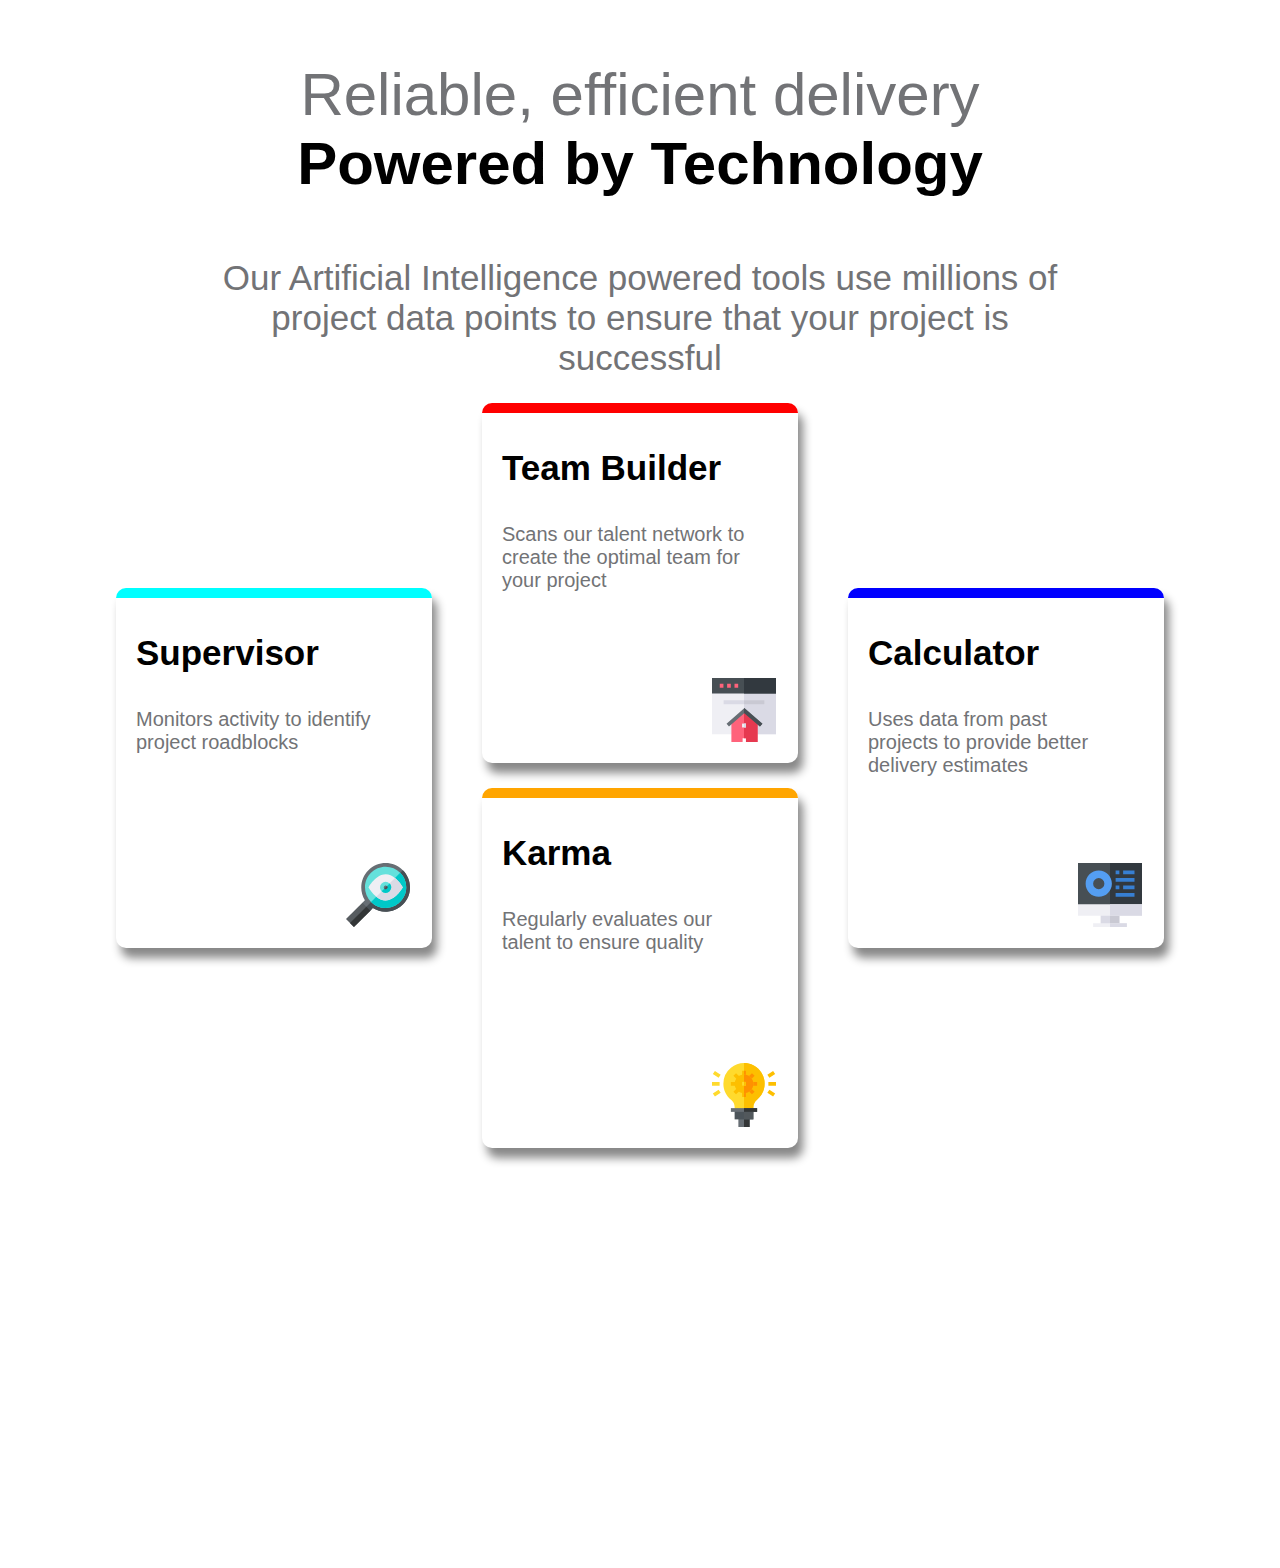
==== fem1.html @ 693d3455 "init" ====
<!DOCTYPE html>
<html lang="en">
<head>
    <meta charset="UTF-8">
    <meta name="viewport" content="width=device-width, initial-scale=1.0">
    <link rel="stylesheet" type="text/css" href="fem1.css">
    <title>Document</title>
</head>
<body>
    <div class="container">
        <div class="head1">
            <p class="one">Reliable, efficient delivery</p>
            <p class="two">Powered by Technology</p>
            <p class="three">Our Artificial Intelligence powered tools use millions of project data points to ensure that
                your project is successful</p>
        </div>
        <!-- the second part -->
        <div class="head2">
            <!-- the first -->
            <div class="p1">
                <div class="pin">
                    <p class="four">Supervisor</p>
                    <p class="five">Monitors activity to identify project roadblocks</p>
                    <img src="supervisor.svg">
                </div>
            </div>
            <!-- the second  -->
            <div class="pp2">
                <div class="p2">
                    <div class="pin">
                        <p class="four">Team Builder</p>
                        <p class="five">Scans our talent network to create the optimal team for your project</p>
                        <img src="team-builder.svg">
                    </div>
                </div>
                <div class="p3">
                    <div class="pin">
                        <p class="four">Karma</p>
                        <p class="five">Regularly evaluates our talent to ensure quality</p>
                        <img src="karma.svg">
                    </div>
                </div>
            </div>
            <!-- the third -->
            <div class="p4">
                <div class="pin">
                    <p class="four">Calculator</p>
                    <p class="five">Uses data from past projects to provide better delivery estimates</p>
                    <img src="calculator.svg">
                </div>
            </div>
        </div>
    </div>
    </body>
</body>
</html>
---- fem1.css ----
body {
            font-family: 'Poppins', sans-serif;
            height: 1500px; 
        }
        .one, .two, .three {
            text-align: center;
        }
        .one {
            font-size: 60px; 
            color: #727376;
        }
        .two {
            font-size: 60px;
            font-weight: 600;
            margin-top: -60px;
        }
        .three {
            font-size: 35px;
            width: 70%;
            margin: auto;
            color: #727376;
        }
        .p1 {
            height: 350px;
            width: 25%;
            border-top-style: solid;
            border-top-width: 10px;
            border-top-color: cyan;
            border-radius: 10px;
            box-shadow: 5px 10px 10px #888888;
            margin-top: 25px;
            margin-bottom: 25px;
            margin-left: 25px;
            margin-right: 25px;
            position: relative;
            top: 185px; 
        }
        .p2 {
            height: 350px;
            width: 100%;
            border-top-style: solid;
            border-top-width: 10px;
            border-top-color: red;
            border-radius: 10px;
            box-shadow: 5px 10px 10px #888888;
            margin-top: 25px;
            margin-bottom: 25px;
        }
        .p3 {
            height: 350px;
            width: 100%;
            border-top-style: solid;
            border-top-width: 10px;
            border-top-color: orange;
            border-radius: 10px;
            box-shadow: 5px 10px 10px #888888;
            margin-top: 25px;
            margin-bottom: 25px;
        }
        .p4 {
            height: 350px;
            width: 25%;
            border-top-style: solid;
            border-top-width: 10px;
            border-top-color: blue;
            border-radius: 10px;
            box-shadow: 5px 10px 10px #888888;
            margin-top: 25px;
            margin-bottom: 25px;
            margin-left: 25px;
            margin-right: 25px;
            position: relative;
            top: 185px;
        }
        .four {
            font-size: 35px;
            font-weight: 600;
        }
        .five {
            font-size: 20px;
            color: #727376;
        }
        .pin {
            width: 80%;
            margin-left: 20px;
            margin-top: 20px;
            position: relative;
        }
        .head2 {
            display: flex;
            justify-content: center;
            position: relative; 
        }
        .pp2 {
            width: 25%;
            margin-left: 25px;
            margin-right: 25px;
        }
        img {
            position: absolute;
            top: 230px;
            left: 210px;
        }
        @media only screen and (max-width: 1024px) {
            .one, .two, .three {
                text-align: center;
            }
            .one {
                font-size: 60px;    
            }
            .two {
                font-size: 60px;
                font-weight: 600;
                margin-top: -65px;
            }
            .three {
                font-size: 35px;
                width: 70%;
                margin: auto;
            }
            .p1 {
                height: 400px;
                width: 25%;
                border-top-style: solid;
                border-top-width: 10px;
                border-top-color: cyan;
                border-radius: 10px;
                box-shadow: 5px 10px 10px #888888;
                margin-top: 25px;
                margin-bottom: 25px;
                margin-left: 25px;
                margin-right: 25px;
                position: relative;
                top: 220px;  
            }
            .p2 {
                height: 400px;
                width: 100%;
                border-top-style: solid;
                border-top-width: 10px;
                border-top-color: red;
                border-radius: 10px;
                box-shadow: 5px 10px 10px #888888;
                margin-top: 25px;
                margin-bottom: 25px;
            }
            .p3 {
                height: 400px;
                width: 100%;
                border-top-style: solid;
                border-top-width: 10px;
                border-top-color: orange;
                border-radius: 10px;
                box-shadow: 5px 10px 10px #888888;
                margin-top: 25px;
                margin-bottom: 25px;
            }
            .p4 {
                height: 400px;
                width: 25%;
                border-top-style: solid;
                border-top-width: 10px;
                border-top-color: blue;
                border-radius: 10px;
                box-shadow: 5px 10px 10px #888888;
                margin-top: 25px;
                margin-bottom: 25px;
                margin-left: 25px;
                margin-right: 25px;
                position: relative;
                top: 220px;
            }
            .four {
                font-size: 32px;
                font-weight: 600;
            }
            .five {
                font-size: 18px;
            }
            .pin {
                width: 80%;
                margin-left: 20px;
                margin-top: 20px;
                position: relative;
            }
            .head2 {
                display: flex;
                justify-content: center;
                position: relative;  
            }
            .pp2 {
                width: 25%;
                margin-left: 25px;
                margin-right: 25px;
            }
            img {
                position: absolute;
                top: 280px;
                left: 130px;
            }   
        }
        @media only screen and (max-width: 768px) {
            .one, .two, .three {
                text-align: center;
            }
            .one {
                font-size: 50px; 
            }
            .two {
                font-size: 50px;
                font-weight: 600;
                margin-top: -55px;
            }
            .three {
                font-size: 25px;
                width: 70%;
                margin: auto;
            }
            .p1 {
                height: 400px;
                width: 25%;
                border-top-style: solid;
                border-top-width: 10px;
                border-top-color: cyan;
                border-radius: 10px;
                box-shadow: 5px 10px 10px #888888;
                margin-top: 25px;
                margin-bottom: 25px;
                margin-left: 25px;
                margin-right: 25px; 
            }
            .p2 {
                height: 400px;
                width: 100%;
                border-top-style: solid;
                border-top-width: 10px;
                border-top-color: red;
                border-radius: 10px;
                box-shadow: 5px 10px 10px #888888;
                margin-top: 25px;
                margin-bottom: 25px;
            }
            .p3 {
                height: 400px;
                width: 100%;
                border-top-style: solid;
                border-top-width: 10px;
                border-top-color: orange;
                border-radius: 10px;
                box-shadow: 5px 10px 10px #888888;
                margin-top: 25px;
                margin-bottom: 25px;
            }
            .p4 {
                height: 400px;
                width: 25%;
                border-top-style: solid;
                border-top-width: 10px;
                border-top-color: blue;
                border-radius: 10px;
                box-shadow: 5px 10px 10px #888888;
                margin-top: 25px;
                margin-bottom: 25px;
                margin-left: 25px;
                margin-right: 25px;
            }
            .four {
                font-size: 25px;
                font-weight: 600;
            }
            .five {
                font-size: 15px;
            }
            .pin {
                width: 80%;
                margin-left: 20px;
                margin-top: 20px;
                position: relative;
            }
            .head2 {
                display: flex;
                justify-content: center; 
            }
            .pp2 {
                width: 25%;
                margin-left: 25px;
                margin-right: 25px;
            }
            img {
                position: absolute;
                top: 280px;
                left: 80px;
            }   
        }
        @media only screen and (max-width: 600px) {
            .one {
                font-size: 40px;
            }
            .two {
                font-size: 40px;
                margin-top: -40px;
            }
            .three {
                font-size: 25px;
            }
            .head2 {
                display: block;
            }
            .p1 {
                width: 90%;
                margin: 25px auto;
                height: 520px;
                position: static;
            }
            .p2 {
                height: 520px;
            }
            .p3 {
                height: 520px;
            }
            .pp2 {
                width: 90%;
                margin: 25px auto;
            }
            .p4 {
                width: 90%;
                margin: 25px auto;
                height: 520px;
                position: static;
            }
            .pin {
                position: relative;
            }
            .four {
                font-size: 40px;
            }
            .five {
                font-size: 35px;
            }
            img {
                position: absolute;
                top: 370px;
                left: 350px;
            }
        }
        @media only screen and (max-width: 500px) {
            .one {
                font-size: 35px;
            }
            .two {
                font-size: 35px;
                margin-top: -35px;
            }
            .three {
                font-size: 20px;
            }
            .head2 {
                display: block;
            }
            .p1 {
                width: 90%;
                margin: 25px auto;
                height: 500px;
                position: static;
            }
            .p2 {
                height: 500px;
            }
            .p3 {
                height: 500px;
            }
            .pp2 {
                width: 90%;
                margin: 25px auto;
            }
            .p4 {
                width: 90%;
                margin: 25px auto;
                height: 500px; 
            }
            .pin {
                position: relative;
            }
            .four {
                font-size: 40px;
            }
            .five {
                font-size: 30px;
            }
            img {
                position: absolute;
                top: 350px;
                left: 290px;
            }
        }
        @media only screen and (max-width: 425px) {
            .one {
                font-size: 30px;
            }
            .two {
                font-size: 30px;
                margin-top: -30px;
            }
            .three {
                font-size: 16px;
            }
            .head2 {
                display: block;
            }
            .p1 {
                width: 90%;
                margin: 25px auto;
                height: 450px;
                position: static;
            }
            .p2 {
                height: 450px;
            }
            .p3 {
                height: 450px;
            }
            .pp2 {
                width: 90%;
                margin: 25px auto;
            }
            .p4 {
                width: 90%;
                margin: 25px auto;
                height: 450px;
            }
            .pin {
                position: relative;
            }
            .four {
                font-size: 35px;
            }
            .five {
                font-size: 30px;
            }
            img {
                position: absolute;
                top: 320px;
                left: 240px;
            }
        }
        @media only screen and (max-width: 375px) {
            .one {
                font-size: 25px;
            }
            .two {
                font-size: 25px;
                margin-top: -22px;
            }
            .three {
                font-size: 16px;
            }
            .head2 {
                display: block;
            }
            .p1 {
                width: 90%;
                margin: 25px auto;
                height: 400px;
            }
            .p2 {
                height: 400px;
            }
            .p3 {
                height: 400px;
            }
            .pp2 {
                width: 90%;
                margin: 25px auto;
            }
            .p4 {
                width: 90%;
                margin: 25px auto;
                height: 400px;
            }
            .pin {
                position: relative;
            }
            .four {
                font-size: 30px;
            }
            .five {
                font-size: 25px;
            }
            img {
                position: absolute;
                top: 280px;
                left: 200px;
            }
        }
        @media only screen and (max-width: 320px) {
            .one {
                font-size: 16px;
            }
            .two {
                font-size: 16px;
                margin-top: -15px;
            }
            .three {
                font-size: 12px;
            }
            .head2 {
                display: block;
            }
            .p1 {
                width: 90%;
                margin: 25px auto;
                height: 300px;
            }
            .p2 {
                height: 300px;
            }
            .p3 {
                height: 300px;
            }
            .pp2 {
                width: 90%;
                margin: 25px auto;
            }            
            .p4 {
                width: 90%;
                margin: 25px auto;
                height: 300px;
            }
            .pin {
                position: relative;
            }
            .four {
                font-size: 25px;
            }
            .five {
                font-size: 18px;
            }
            img {
                width: 50px;
                position: absolute;
                top: 200px;
                left: 160px;
            }
            .container {
                width: 320px;
            }
        }
        /* LIKE IS APPLICABLE WITH ALL CSS PROPERTIES, THE PRORPERTY UNDER TAKES PRECEDENCE OVER/OVERIDE THE PROPERTY ON TOP OF IT. */
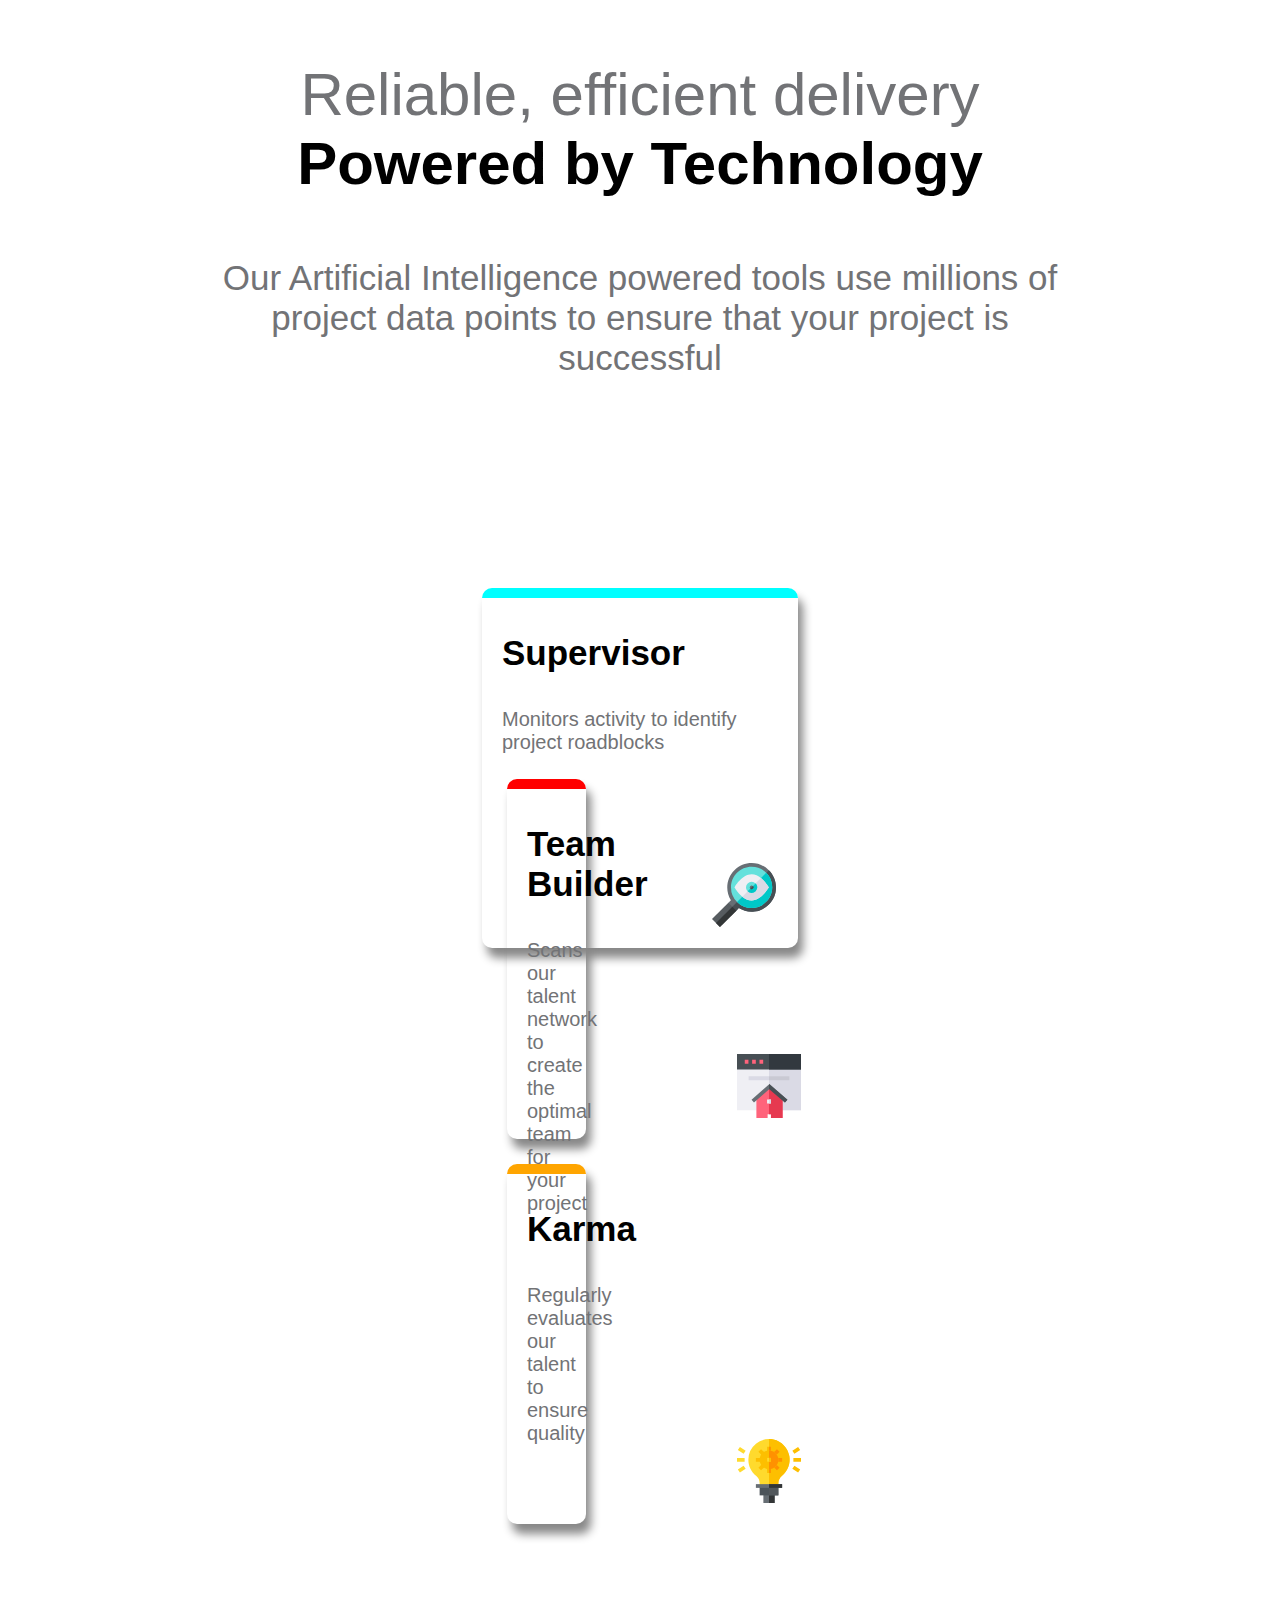
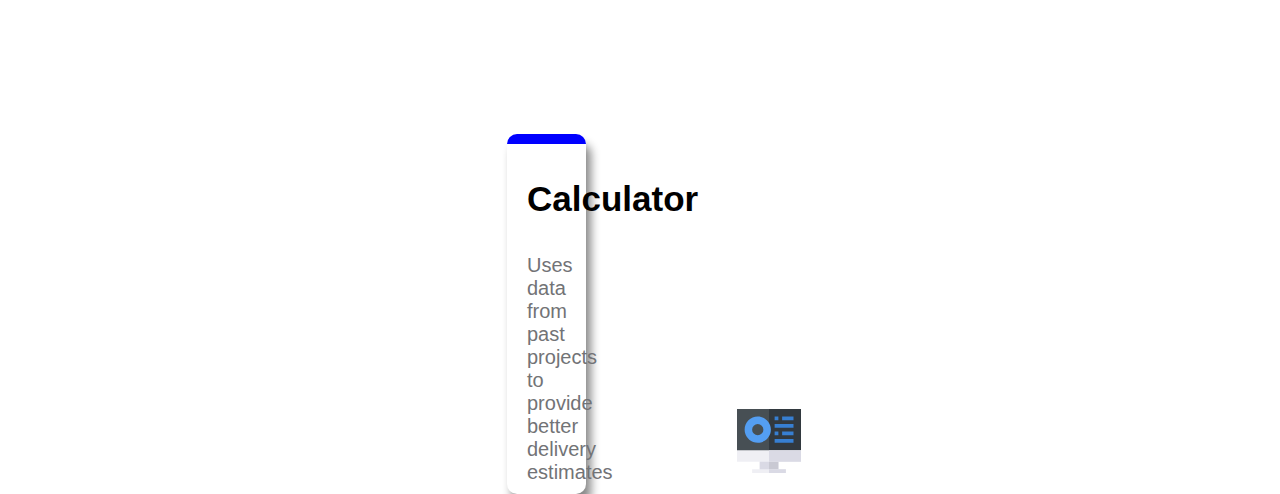
==== commit b32bd9af: "atl attribute added" ====
--- a/fem1.html
+++ b/fem1.html
@@ -21,7 +21,7 @@
                 <div class="pin">
                     <p class="four">Supervisor</p>
                     <p class="five">Monitors activity to identify project roadblocks</p>
-                    <img src="supervisor.svg">
+                    <img src="supervisor.svg" alt="supervisor"
                 </div>
             </div>
             <!-- the second  -->
@@ -30,14 +30,14 @@
                     <div class="pin">
                         <p class="four">Team Builder</p>
                         <p class="five">Scans our talent network to create the optimal team for your project</p>
-                        <img src="team-builder.svg">
+                        <img src="team-builder.svg" alt="team-builder">
                     </div>
                 </div>
                 <div class="p3">
                     <div class="pin">
                         <p class="four">Karma</p>
                         <p class="five">Regularly evaluates our talent to ensure quality</p>
-                        <img src="karma.svg">
+                        <img src="karma.svg" alt="karma">
                     </div>
                 </div>
             </div>
@@ -46,7 +46,7 @@
                 <div class="pin">
                     <p class="four">Calculator</p>
                     <p class="five">Uses data from past projects to provide better delivery estimates</p>
-                    <img src="calculator.svg">
+                    <img src="calculator.svg" alt="calculator">
                 </div>
             </div>
         </div>
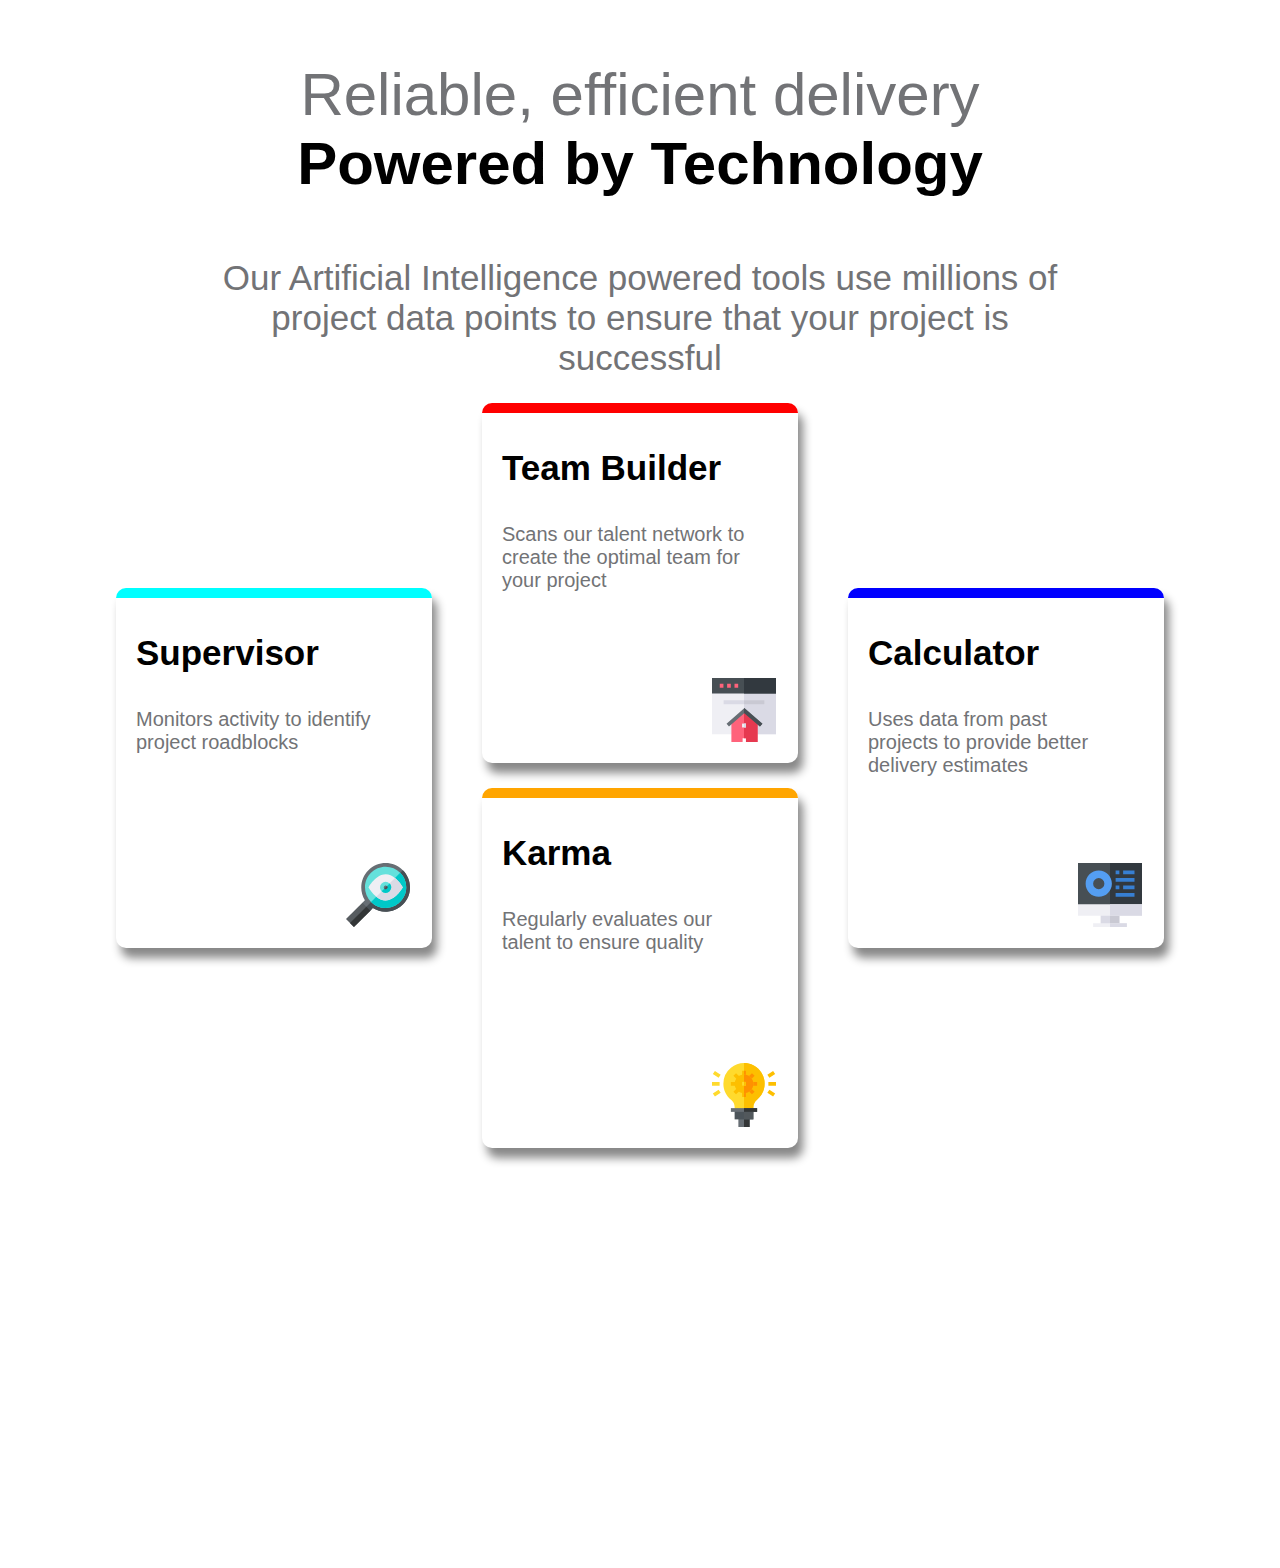
==== commit b9978443: "img angular bracket close" ====
--- a/fem1.html
+++ b/fem1.html
@@ -21,7 +21,7 @@
                 <div class="pin">
                     <p class="four">Supervisor</p>
                     <p class="five">Monitors activity to identify project roadblocks</p>
-                    <img src="supervisor.svg" alt="supervisor"
+                    <img src="supervisor.svg" alt="supervisor">
                 </div>
             </div>
             <!-- the second  -->
